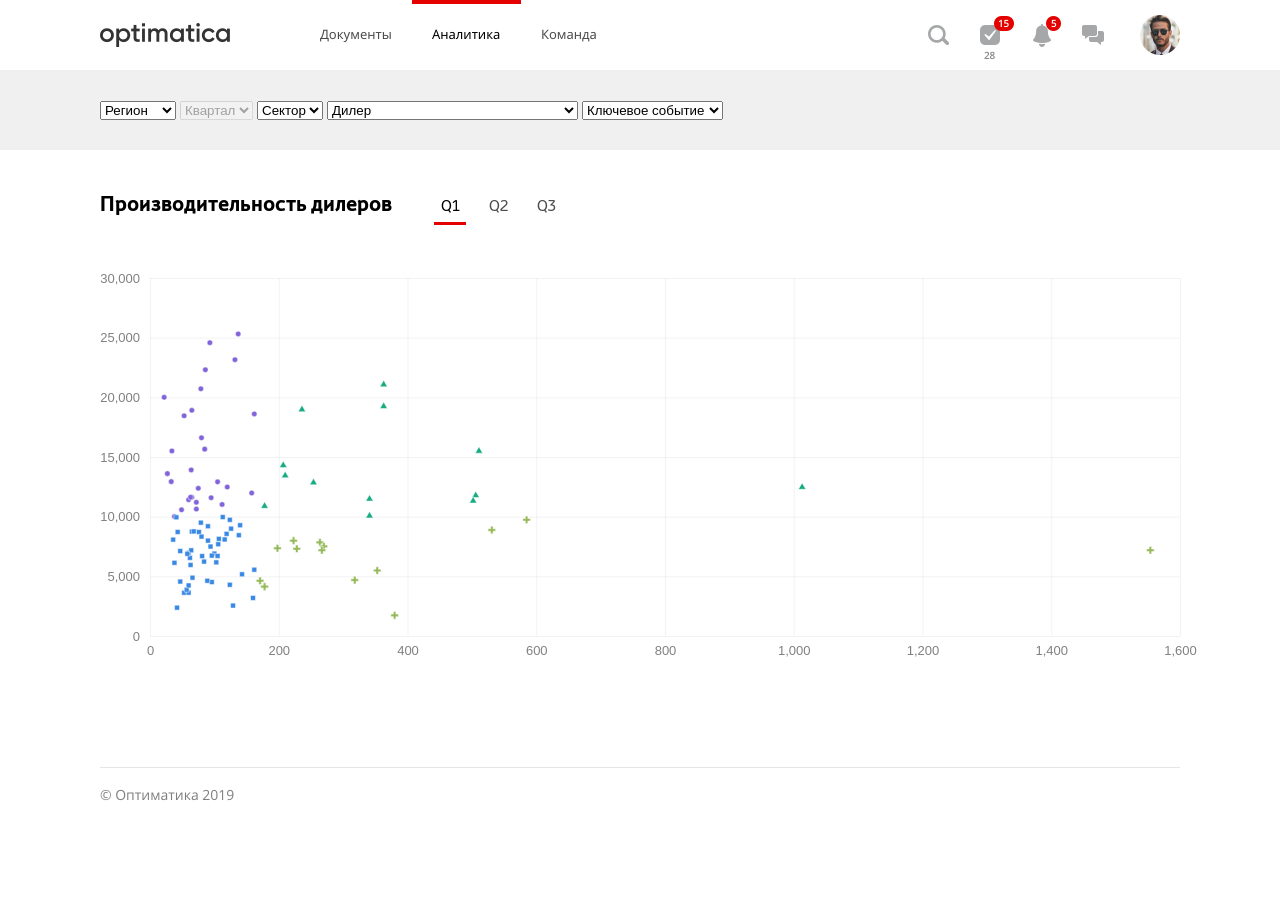
==== index.html @ 2703d348 "Initial commit" ====
<!DOCTYPE html>
<html>
  <head>
    <meta http-equiv="content-type" content="text/html; charset=utf-8" />
    <meta
      name="viewport"
      content="width=device-width, minimum-scale=1, maximum-scale=1, initial-scale=1, user-scalable=0"
    />
    <title>Облака дилеров</title>
    <link rel="stylesheet" type="text/css" href="css/main.css" media="screen" />
    <link href="img/favicon.png" rel="shortcut icon" />
  </head>
  <body>
    <div class="top"></div>
    <div class="filters">
      <div class="filters__inner">
        <select id="region-filter">
          <option value="all">Регион</option>
        </select>
        <select disabled>
          <option value="all">Квартал</option>
        </select>
        <select id="sector-filter">
          <option value="all">Сектор</option>
        </select>
        <select id="dealer-filter">
          <option value="all">Дилер</option>
        </select>
        <select id="event-filter">
          <option value="all">Ключевое событие</option>
        </select>
      </div>
    </div>
    <div class="column">
      <div class="title">
        <h1 class="title__title">Производительность дилеров</h1>
        <div class="tabs" id="quarters"></div>
      </div>
      <div id="graph-clouds" class="graph">
        <!-- <div class="tooltip">
					<h2 class="tooltip__title"></h3>
					<div class="tooltip__value"></div>
				</div> -->
      </div>
    </div>
    <div class="footer"></div>
  </body>
  <script src="js/d3.min.js"></script>
  <script src="js/dealersChart.js"></script>
  <script src="js/app.js"></script>
</html>
---- css/main.css ----
@font-face {
    font-family: Toyota_Display_Bold;
    src: url(../fonts/toyota-display/toyotadisplay_bd.eot);
    src: url(../fonts/toyota-display/toyotadisplay_bd.eot?#iefix) format("embedded-opentype"), url(../fonts/toyota-display/toyotadisplay_bd.woff) format("woff"), url(../fonts/toyota-display/toyotadisplay_bd.ttf) format("truetype"), url(../fonts/toyota-display/toyotadisplay_bd.svg) format("svg")
    }
@font-face {
    font-family: Toyota_Display_Regular;
    src: url(../fonts/toyota-display/toyotadisplay_rg.eot);
    src: url(../fonts/toyota-display/toyotadisplay_rg.eot?#iefix) format("embedded-opentype"), url(../fonts/toyota-display/toyotadisplay_rg.woff) format("woff"), url(../fonts/toyota-display/toyotadisplay_rg.ttf) format("truetype"), url(../fonts/toyota-display/toyotadisplay_rg.svg) format("svg")
    }
@font-face {
    font-family: Noto_Sans_Regular;
    src: url(../fonts/notosans/NotoSans.eot);
    src: url(../fonts/notosans/NotoSans.eot?#iefix) format("embedded-opentype"), url(../fonts/notosans/NotoSans.woff) format("woff"), url(../fonts/notosans/NotoSans.woff2) format("woff2"), url(../fonts/notosans/NotoSans.ttf) format("truetype"), url(../fonts/notosans/NotoSans.svg) format("svg");
    font-style:normal
    }
@font-face {
    font-family: Noto_Sans_Bold;
    src: url(../fonts/notosans/NotoSans-Bold.eot);
    src: url(../fonts/notosans/NotoSans-Bold.eot?#iefix) format("embedded-opentype"), url(../fonts/notosans/NotoSans-Bold.woff) format("woff"), url(../fonts/notosans/NotoSans-Bold.woff2) format("woff2"), url(../fonts/notosans/NotoSans-Bold.ttf) format("truetype"), url(../fonts/notosans/NotoSans-Bold.svg) format("svg");
    font-style:normal
    }
html, body {
    height: 100%;
    margin: 0;
    padding: 0;
    font: 14px/20px Noto_Sans_Regular, Arial, Helvetica, sans-serif;
    }
h1 {
    margin: 0 0 20px 0;
    font: 20px/28px Toyota_Display_Bold, Arial, Helvetica, sans-serif;
    }
h2 {
    margin: 0 0 10px 0;
    font: 15px/20px Toyota_Display_Bold, Arial, Helvetica, sans-serif;
    }
a {
    text-decoration: none;
    }
.top,
.footer {
    width: 1280px;
    height: 70px;
    margin: 0 auto;
    background: url('../img/top.png') 0 0 / 1280px 70px no-repeat;
    }
.footer {
    height: 80px;
    background: url('../img/footer.png') 0 0 / 1280px 80px no-repeat;
    }
.filters {
    background: #F0F0F0;
    }
    .filters__inner {
        width: 1080px;
        padding: 30px 0;
        margin: 0 auto;
        }
.column {
    width: 1080px;
    margin: 0 auto;
    padding: 40px 100px 80px 100px;
    }
.title {
    display: flex;
    align-items: baseline;
    margin-bottom: 20px;
    }
    .title__title {
        margin: 0 42px 0 0;
        }
.tabs {
    display: flex;
    margin: 0;
    padding: 0;
    font-family: Toyota_Display_Regular, Arial, Helvetica, sans-serif;
    }
    .tabs__item {
        margin-left: 16px;
        list-style: none;
        }
    .tabs__item:first-child {
        margin: 0;
        }
        .tabs__link {
            display: block;
            width: 32px;
            height: 26px;
            margin-right: 16px;
            padding-top: 6px;
            text-align: center;
            color: #4C4C4C ;
            transition: color .25s;
            }
        .tabs__link:hover {
            color: #000;
            }
        .tabs__link_selected {
            position: relative;
            color: #000;
            cursor: default;
            }
        .tabs__link_selected::after {
            content: " ";
            position: absolute;
            bottom: -3px;
            left: 0;
            display: block;
            width: 100%;
            height: 3px;
            background: #E50000;
            }
.graph {
    position: relative;
    }
.tooltip {
    position: absolute;
    top: -100%;
    left: -100%;
    width: 200px;
    padding: 10px 15px;
    background: #313233;
    border-radius: 10px;
    box-shadow: 0 7px 15px rgba(0, 0, 0, .2);
    color: #FFF;
    opacity: 0;
    transition: opacity .25s ease-out;
    }
    .tooltip__title {
        margin-bottom: 5px;
        }
    .tooltip__value {
        margin: 0;
        }
.tooltip_compact {
    width: auto;
    padding: 4px 10px 5px 10px;
    border-radius: 5px;
    font-size: 13px;
    }
    .tooltip_compact .tooltip__title {
        display: none;
        }
.props {
    margin: 0;
    font-size: 13px;
    }
    .props__value {
        margin: -20px 0 0 145px;
        }
/* SVG */
.domain {
    opacity: 0;
    }
.tick text,
.axis-label {
    font-size: 13px;
    fill: #808080;
    cursor: default;
    }
.point {
    stroke: #FFF;
    stroke-width: .5;
    cursor: pointer;
    }
.label {
    font-size: 12px;
    cursor: default;
    /*transition: opacity .5s ease-out;*/
    }
.sector text {
    font-size: 13px;
    font-family: Noto_Sans_Bold;
    fill: #FFF;
    cursor: default;
    }
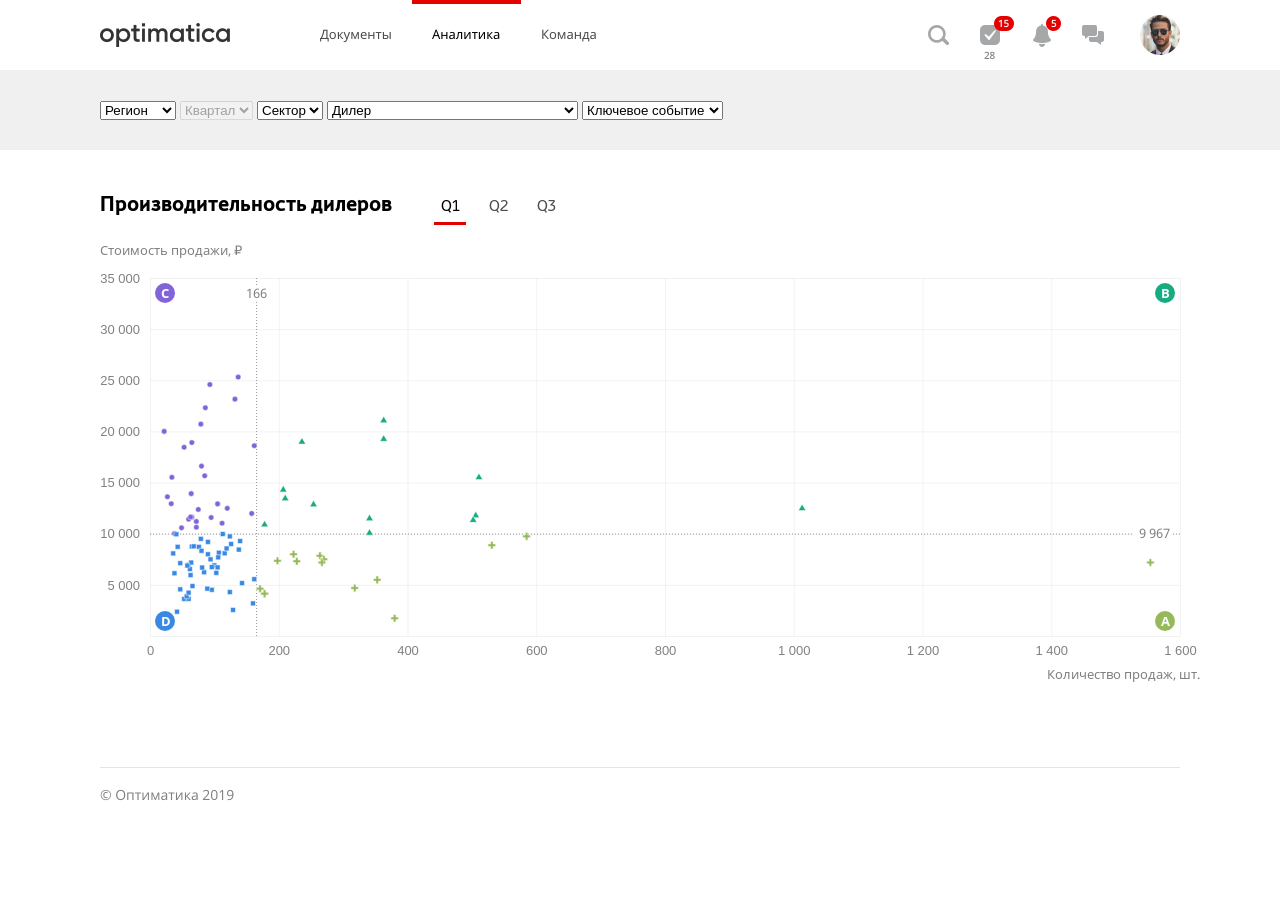
==== commit 57341e23: "Get back tooltips and points enlarging" ====
--- a/index.html
+++ b/index.html
@@ -36,12 +36,7 @@
         <h1 class="title__title">Производительность дилеров</h1>
         <div class="tabs" id="quarters"></div>
       </div>
-      <div id="graph-clouds" class="graph">
-        <!-- <div class="tooltip">
-					<h2 class="tooltip__title"></h3>
-					<div class="tooltip__value"></div>
-				</div> -->
-      </div>
+      <div id="graph-clouds" class="graph"></div>
     </div>
     <div class="footer"></div>
   </body>
--- a/css/main.css
+++ b/css/main.css
@@ -83,6 +83,7 @@
         margin: 0;
         }
         .tabs__link {
+            position: relative;
             display: block;
             width: 32px;
             height: 26px;
@@ -96,11 +97,10 @@
             color: #000;
             }
         .tabs__link_selected {
-            position: relative;
             color: #000;
             cursor: default;
             }
-        .tabs__link_selected::after {
+        .tabs__link::after {
             content: " ";
             position: absolute;
             bottom: -3px;
@@ -109,6 +109,11 @@
             width: 100%;
             height: 3px;
             background: #E50000;
+            transform: scaleX(0);
+            transition: transform .25s;
+            }
+        .tabs__link_selected::after {
+            transform: scaleX(1);
             }
 .graph {
     position: relative;
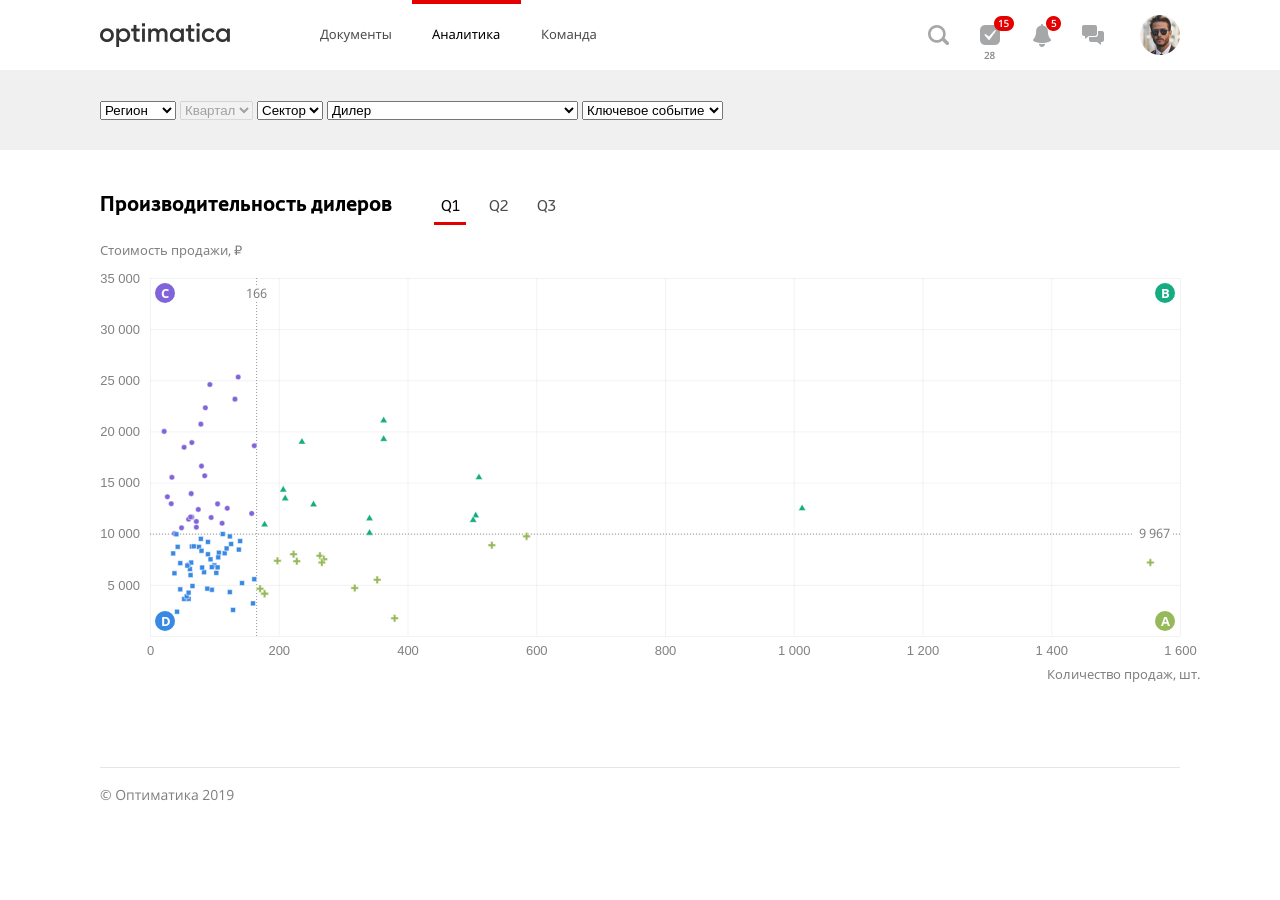
==== commit 32e97738: "Hell yeah! New fancy algoritm for labels" ====
--- a/index.html
+++ b/index.html
@@ -41,6 +41,7 @@
     <div class="footer"></div>
   </body>
   <script src="js/d3.min.js"></script>
+  <script src="js/d3-delaunay.min.js"></script>
   <script src="js/dealersChart.js"></script>
   <script src="js/app.js"></script>
 </html>
--- a/css/main.css
+++ b/css/main.css
@@ -171,7 +171,6 @@
 .label {
     font-size: 12px;
     cursor: default;
-    /*transition: opacity .5s ease-out;*/
     }
 .sector text {
     font-size: 13px;
